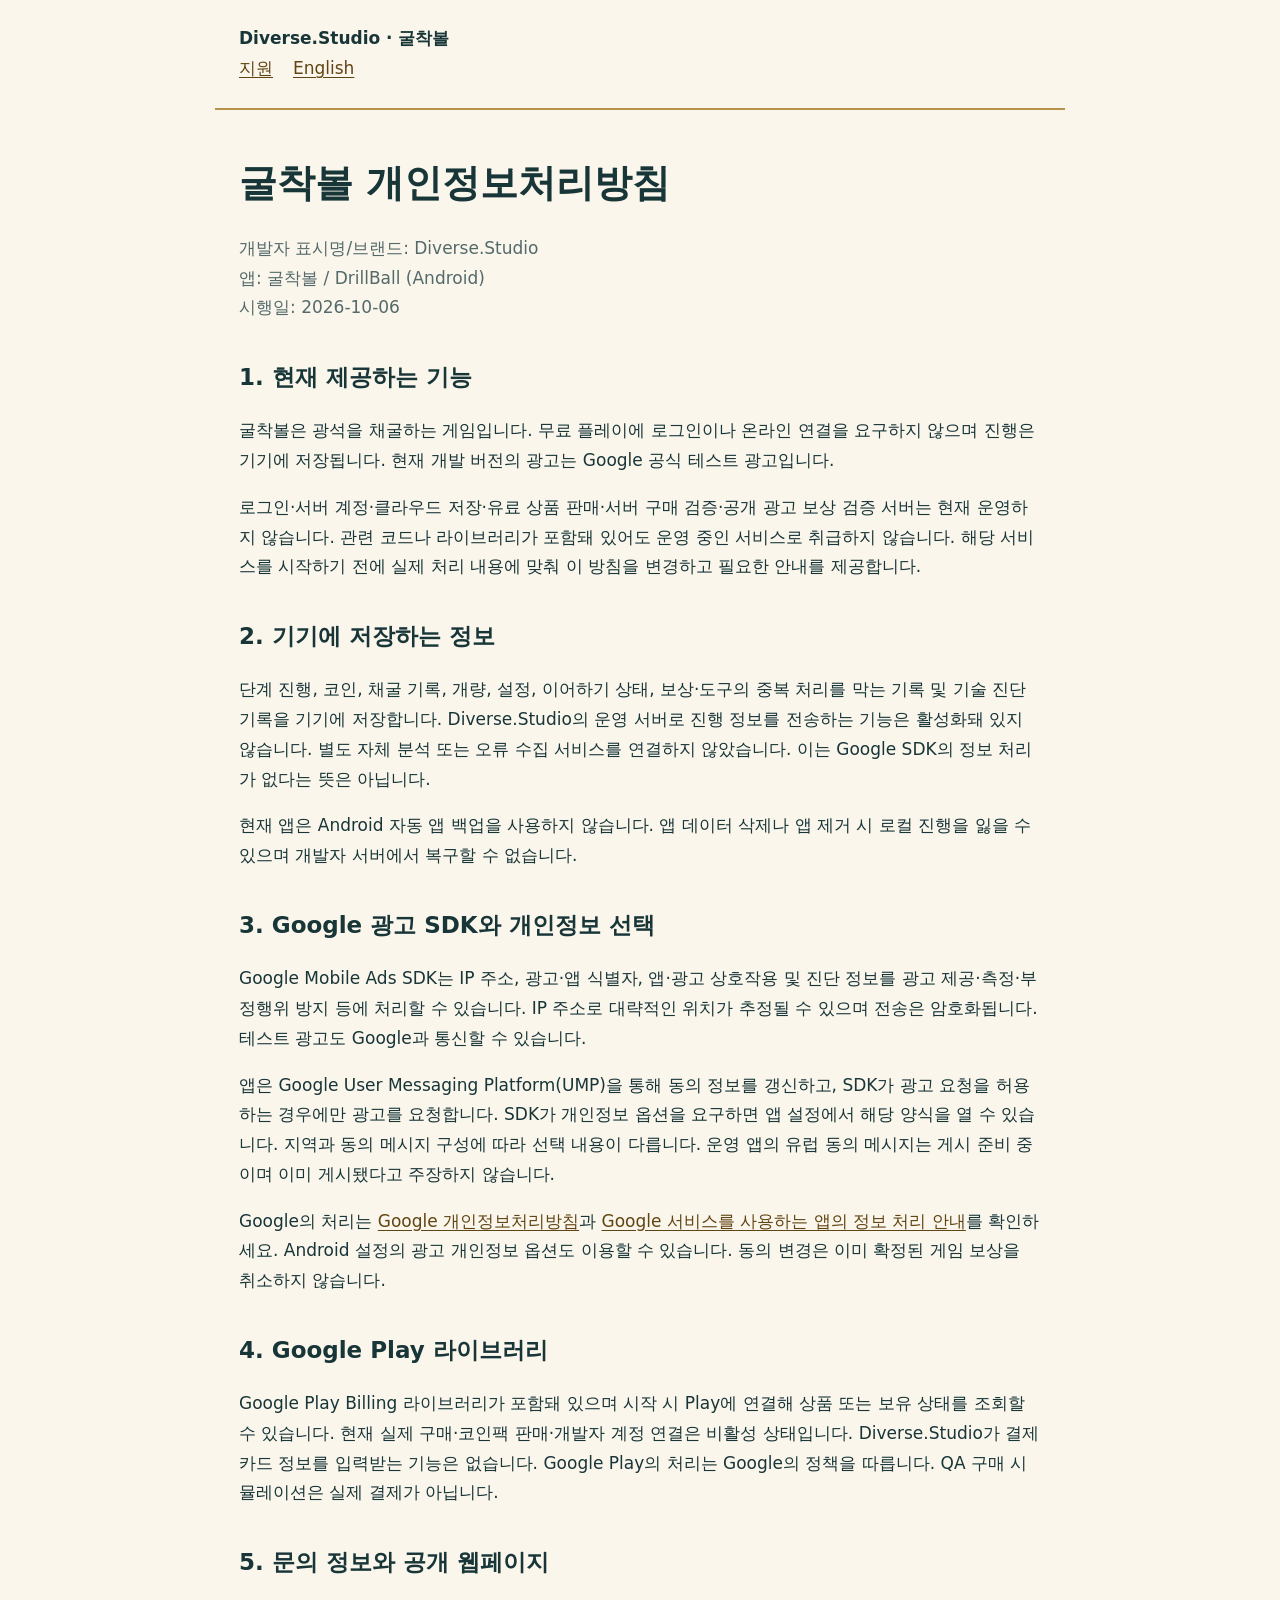
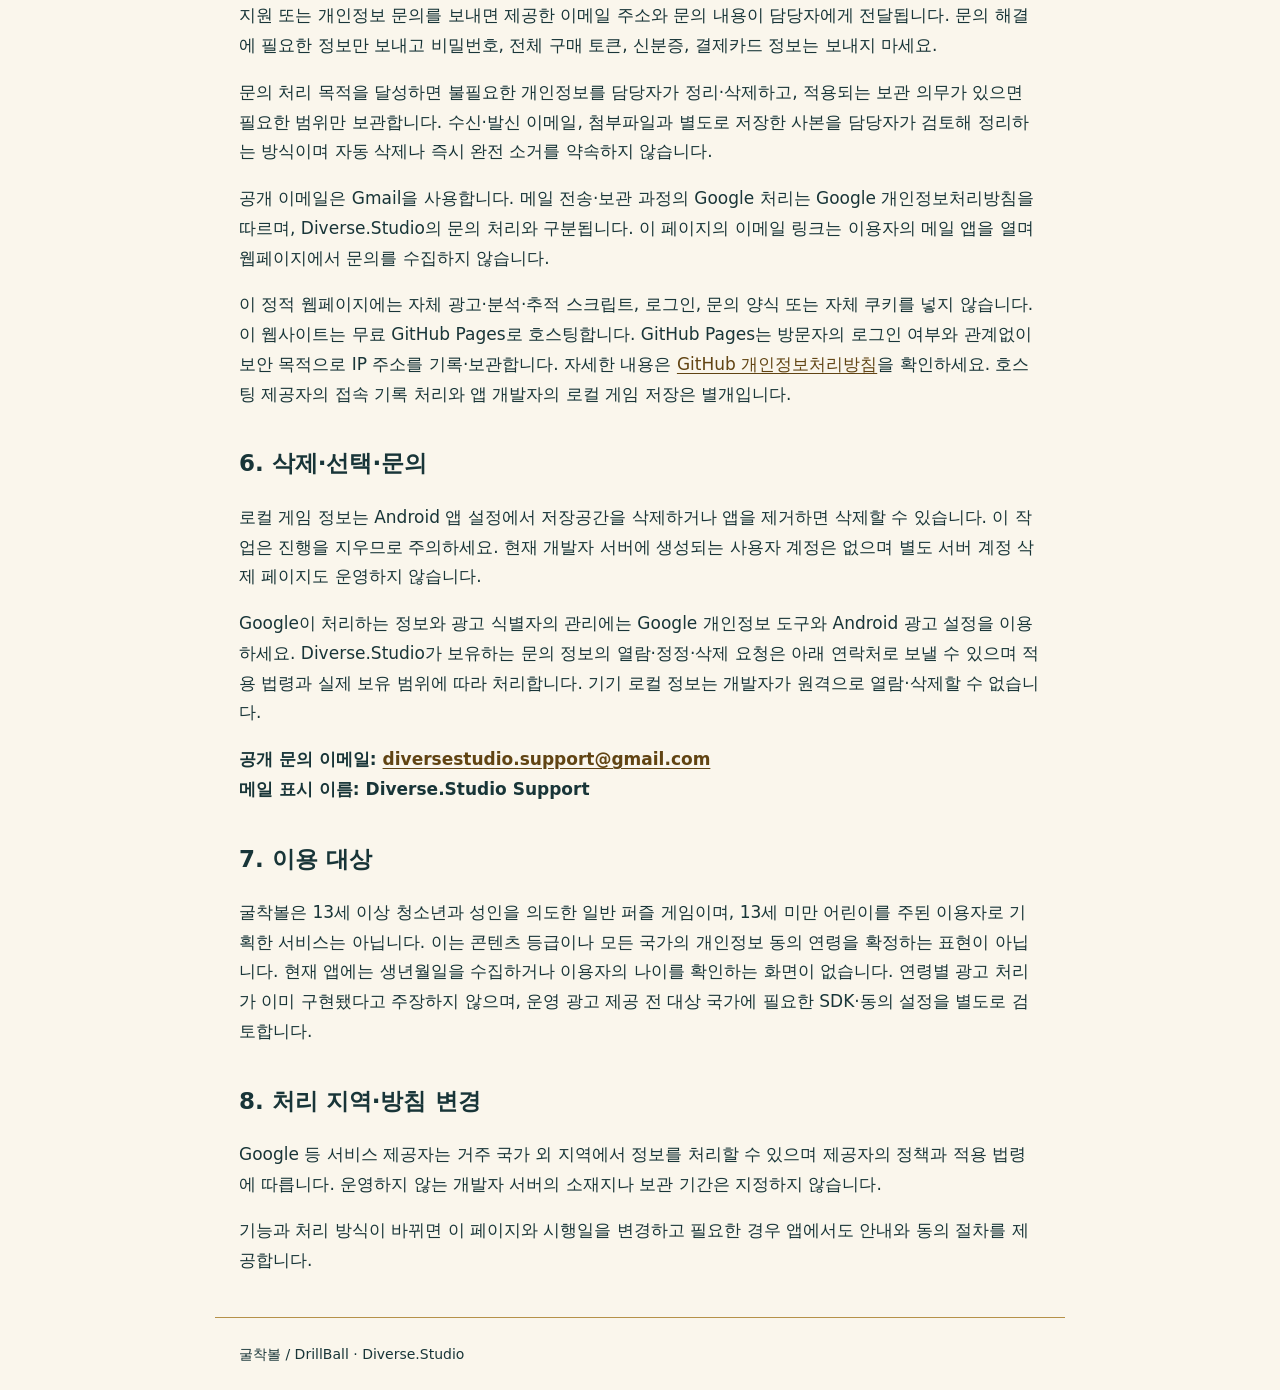
==== privacy-ko.html @ 2e50ca30 "Publish approved DrillBall support and bilingual privacy policy" ====
<!doctype html>
<html lang="ko"><head><meta charset="utf-8"><meta name="viewport" content="width=device-width,initial-scale=1"><title>굴착볼 개인정보처리방침 — Diverse.Studio</title><link rel="stylesheet" href="style.css"></head><body>
<header><strong>Diverse.Studio · 굴착볼</strong><nav aria-label="언어 및 지원"><a href="index.html">지원</a><a href="privacy-en.html" lang="en">English</a></nav></header>
<main><h1>굴착볼 개인정보처리방침</h1><p class="meta">개발자 표시명/브랜드: Diverse.Studio<br>앱: 굴착볼 / DrillBall (Android)<br>시행일: 2026-10-06</p>
<h2>1. 현재 제공하는 기능</h2><p>굴착볼은 광석을 채굴하는 게임입니다. 무료 플레이에 로그인이나 온라인 연결을 요구하지 않으며 진행은 기기에 저장됩니다. 현재 개발 버전의 광고는 Google 공식 테스트 광고입니다.</p><p>로그인·서버 계정·클라우드 저장·유료 상품 판매·서버 구매 검증·공개 광고 보상 검증 서버는 현재 운영하지 않습니다. 관련 코드나 라이브러리가 포함돼 있어도 운영 중인 서비스로 취급하지 않습니다. 해당 서비스를 시작하기 전에 실제 처리 내용에 맞춰 이 방침을 변경하고 필요한 안내를 제공합니다.</p>
<h2>2. 기기에 저장하는 정보</h2><p>단계 진행, 코인, 채굴 기록, 개량, 설정, 이어하기 상태, 보상·도구의 중복 처리를 막는 기록 및 기술 진단 기록을 기기에 저장합니다. Diverse.Studio의 운영 서버로 진행 정보를 전송하는 기능은 활성화돼 있지 않습니다. 별도 자체 분석 또는 오류 수집 서비스를 연결하지 않았습니다. 이는 Google SDK의 정보 처리가 없다는 뜻은 아닙니다.</p><p>현재 앱은 Android 자동 앱 백업을 사용하지 않습니다. 앱 데이터 삭제나 앱 제거 시 로컬 진행을 잃을 수 있으며 개발자 서버에서 복구할 수 없습니다.</p>
<h2>3. Google 광고 SDK와 개인정보 선택</h2><p>Google Mobile Ads SDK는 IP 주소, 광고·앱 식별자, 앱·광고 상호작용 및 진단 정보를 광고 제공·측정·부정행위 방지 등에 처리할 수 있습니다. IP 주소로 대략적인 위치가 추정될 수 있으며 전송은 암호화됩니다. 테스트 광고도 Google과 통신할 수 있습니다.</p><p>앱은 Google User Messaging Platform(UMP)을 통해 동의 정보를 갱신하고, SDK가 광고 요청을 허용하는 경우에만 광고를 요청합니다. SDK가 개인정보 옵션을 요구하면 앱 설정에서 해당 양식을 열 수 있습니다. 지역과 동의 메시지 구성에 따라 선택 내용이 다릅니다. 운영 앱의 유럽 동의 메시지는 게시 준비 중이며 이미 게시됐다고 주장하지 않습니다.</p><p>Google의 처리는 <a href="https://policies.google.com/privacy">Google 개인정보처리방침</a>과 <a href="https://policies.google.com/technologies/partner-sites">Google 서비스를 사용하는 앱의 정보 처리 안내</a>를 확인하세요. Android 설정의 광고 개인정보 옵션도 이용할 수 있습니다. 동의 변경은 이미 확정된 게임 보상을 취소하지 않습니다.</p>
<h2>4. Google Play 라이브러리</h2><p>Google Play Billing 라이브러리가 포함돼 있으며 시작 시 Play에 연결해 상품 또는 보유 상태를 조회할 수 있습니다. 현재 실제 구매·코인팩 판매·개발자 계정 연결은 비활성 상태입니다. Diverse.Studio가 결제카드 정보를 입력받는 기능은 없습니다. Google Play의 처리는 Google의 정책을 따릅니다. QA 구매 시뮬레이션은 실제 결제가 아닙니다.</p>
<h2>5. 문의 정보와 공개 웹페이지</h2><p>지원 또는 개인정보 문의를 보내면 제공한 이메일 주소와 문의 내용이 담당자에게 전달됩니다. 문의 해결에 필요한 정보만 보내고 비밀번호, 전체 구매 토큰, 신분증, 결제카드 정보는 보내지 마세요.</p><p>문의 처리 목적을 달성하면 불필요한 개인정보를 담당자가 정리·삭제하고, 적용되는 보관 의무가 있으면 필요한 범위만 보관합니다. 수신·발신 이메일, 첨부파일과 별도로 저장한 사본을 담당자가 검토해 정리하는 방식이며 자동 삭제나 즉시 완전 소거를 약속하지 않습니다.</p><p>공개 이메일은 Gmail을 사용합니다. 메일 전송·보관 과정의 Google 처리는 Google 개인정보처리방침을 따르며, Diverse.Studio의 문의 처리와 구분됩니다. 이 페이지의 이메일 링크는 이용자의 메일 앱을 열며 웹페이지에서 문의를 수집하지 않습니다.</p><p>이 정적 웹페이지에는 자체 광고·분석·추적 스크립트, 로그인, 문의 양식 또는 자체 쿠키를 넣지 않습니다. 이 웹사이트는 무료 GitHub Pages로 호스팅합니다. GitHub Pages는 방문자의 로그인 여부와 관계없이 보안 목적으로 IP 주소를 기록·보관합니다. 자세한 내용은 <a href="https://docs.github.com/en/site-policy/privacy-policies/github-general-privacy-statement">GitHub 개인정보처리방침</a>을 확인하세요. 호스팅 제공자의 접속 기록 처리와 앱 개발자의 로컬 게임 저장은 별개입니다.</p>
<h2>6. 삭제·선택·문의</h2><p>로컬 게임 정보는 Android 앱 설정에서 저장공간을 삭제하거나 앱을 제거하면 삭제할 수 있습니다. 이 작업은 진행을 지우므로 주의하세요. 현재 개발자 서버에 생성되는 사용자 계정은 없으며 별도 서버 계정 삭제 페이지도 운영하지 않습니다.</p><p>Google이 처리하는 정보와 광고 식별자의 관리에는 Google 개인정보 도구와 Android 광고 설정을 이용하세요. Diverse.Studio가 보유하는 문의 정보의 열람·정정·삭제 요청은 아래 연락처로 보낼 수 있으며 적용 법령과 실제 보유 범위에 따라 처리합니다. 기기 로컬 정보는 개발자가 원격으로 열람·삭제할 수 없습니다.</p><p><strong>공개 문의 이메일: <a href="mailto:diversestudio.support@gmail.com">diversestudio.support@gmail.com</a><br>메일 표시 이름: Diverse.Studio Support</strong></p>
<h2>7. 이용 대상</h2><p>굴착볼은 13세 이상 청소년과 성인을 의도한 일반 퍼즐 게임이며, 13세 미만 어린이를 주된 이용자로 기획한 서비스는 아닙니다. 이는 콘텐츠 등급이나 모든 국가의 개인정보 동의 연령을 확정하는 표현이 아닙니다. 현재 앱에는 생년월일을 수집하거나 이용자의 나이를 확인하는 화면이 없습니다. 연령별 광고 처리가 이미 구현됐다고 주장하지 않으며, 운영 광고 제공 전 대상 국가에 필요한 SDK·동의 설정을 별도로 검토합니다.</p>
<h2>8. 처리 지역·방침 변경</h2><p>Google 등 서비스 제공자는 거주 국가 외 지역에서 정보를 처리할 수 있으며 제공자의 정책과 적용 법령에 따릅니다. 운영하지 않는 개발자 서버의 소재지나 보관 기간은 지정하지 않습니다.</p><p>기능과 처리 방식이 바뀌면 이 페이지와 시행일을 변경하고 필요한 경우 앱에서도 안내와 동의 절차를 제공합니다.</p>
</main><footer>굴착볼 / DrillBall · Diverse.Studio</footer></body></html>
---- style.css ----
:root{color-scheme:light}*{box-sizing:border-box}body{margin:0;background:#faf6ec;color:#183538;font:17px/1.75 system-ui,-apple-system,'Segoe UI',sans-serif}header,main,footer{max-width:850px;margin:auto;padding:24px}header{border-bottom:2px solid #b59149}a{color:#614413;text-underline-offset:3px}h1{font-size:clamp(26px,5vw,38px);line-height:1.3}h2{font-size:23px;margin-top:34px}p,li{overflow-wrap:anywhere}nav{display:flex;flex-wrap:wrap;gap:20px}.meta{color:#54696a}footer{border-top:1px solid #b59149;font-size:14px}a:focus-visible{outline:3px solid #216877;outline-offset:4px}@media(max-width:480px){header,main,footer{padding:20px}body{font-size:16px}}
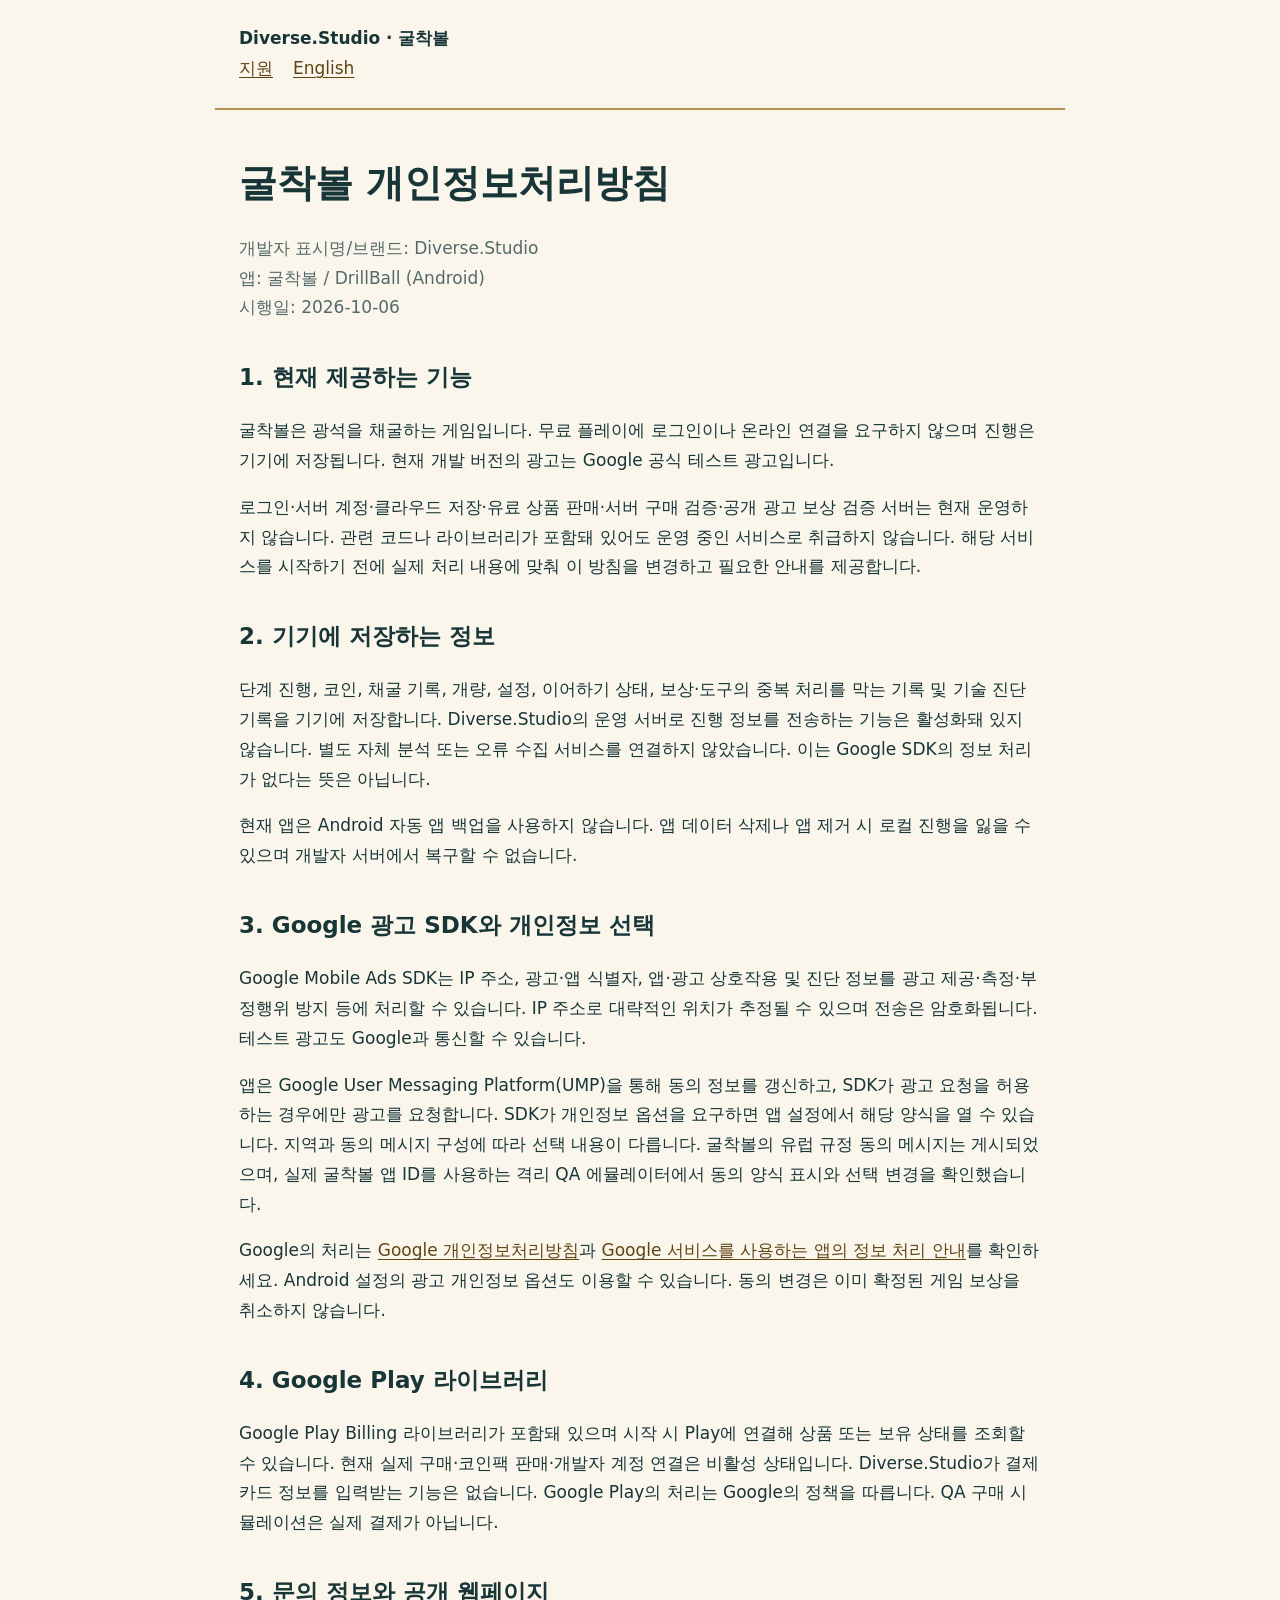
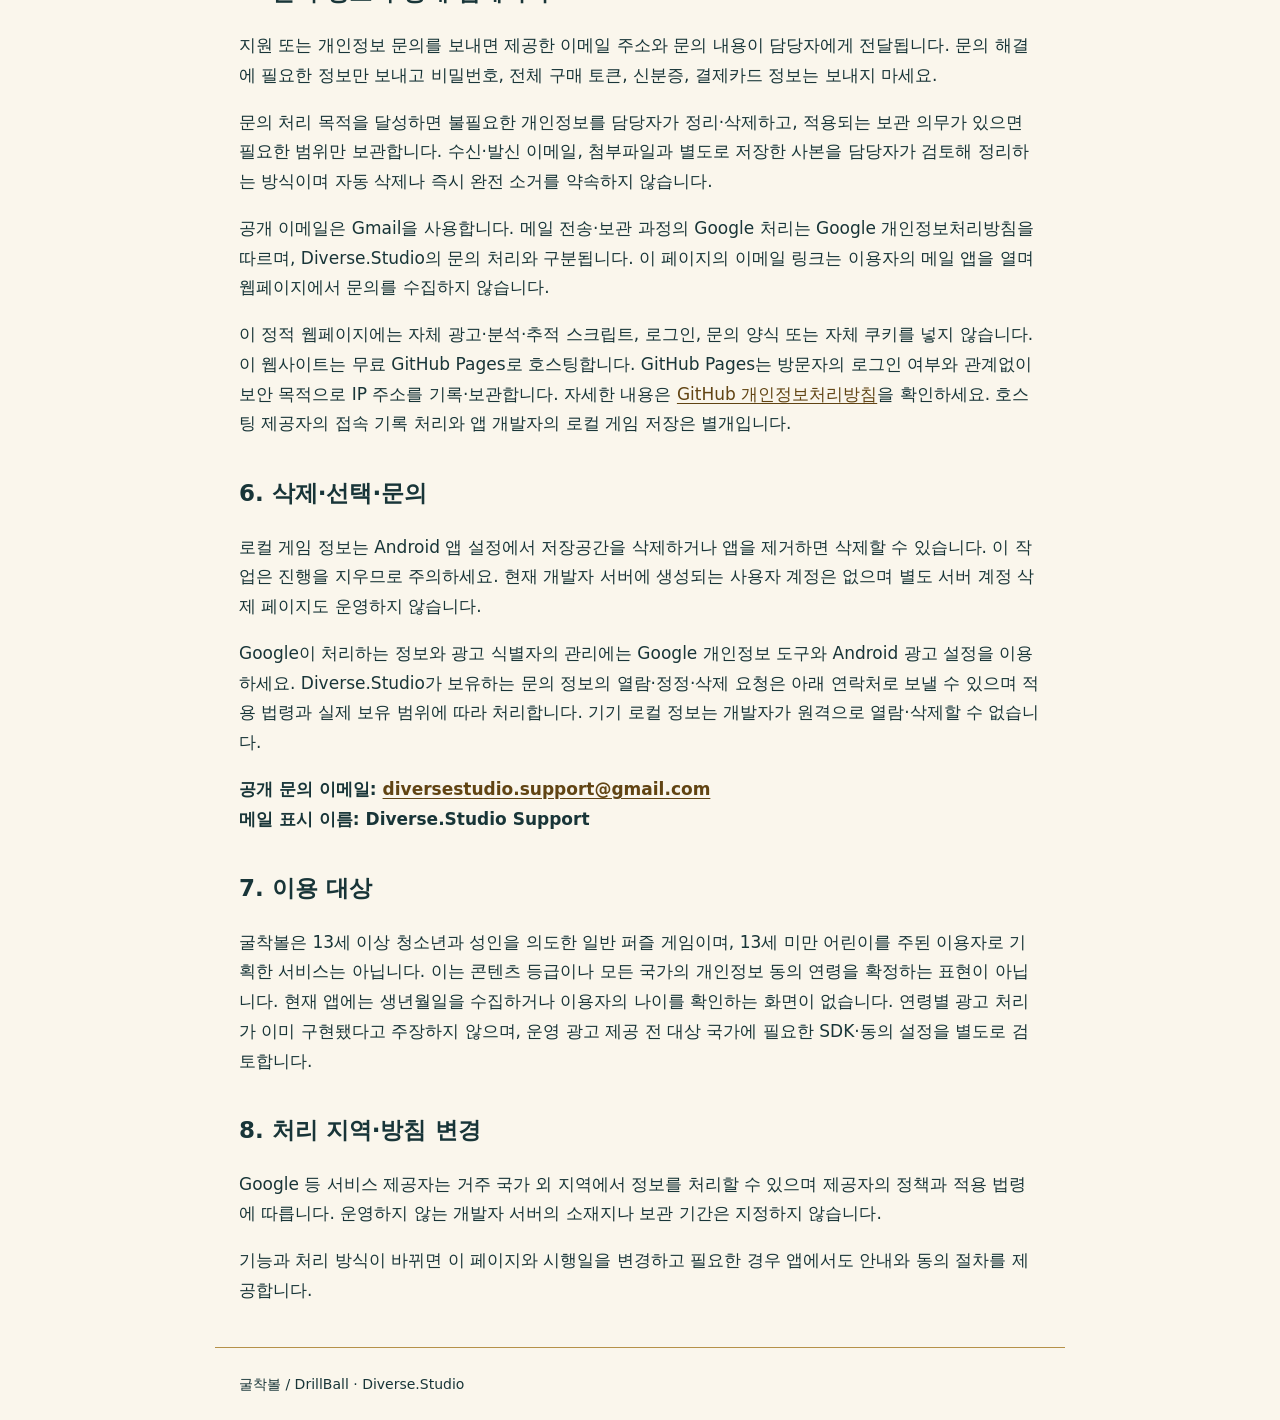
==== commit 9ddeb216: "Update published EU consent status in Korean and English policies" ====
--- a/privacy-ko.html
+++ b/privacy-ko.html
@@ -4,7 +4,7 @@
 <main><h1>굴착볼 개인정보처리방침</h1><p class="meta">개발자 표시명/브랜드: Diverse.Studio<br>앱: 굴착볼 / DrillBall (Android)<br>시행일: 2026-10-06</p>
 <h2>1. 현재 제공하는 기능</h2><p>굴착볼은 광석을 채굴하는 게임입니다. 무료 플레이에 로그인이나 온라인 연결을 요구하지 않으며 진행은 기기에 저장됩니다. 현재 개발 버전의 광고는 Google 공식 테스트 광고입니다.</p><p>로그인·서버 계정·클라우드 저장·유료 상품 판매·서버 구매 검증·공개 광고 보상 검증 서버는 현재 운영하지 않습니다. 관련 코드나 라이브러리가 포함돼 있어도 운영 중인 서비스로 취급하지 않습니다. 해당 서비스를 시작하기 전에 실제 처리 내용에 맞춰 이 방침을 변경하고 필요한 안내를 제공합니다.</p>
 <h2>2. 기기에 저장하는 정보</h2><p>단계 진행, 코인, 채굴 기록, 개량, 설정, 이어하기 상태, 보상·도구의 중복 처리를 막는 기록 및 기술 진단 기록을 기기에 저장합니다. Diverse.Studio의 운영 서버로 진행 정보를 전송하는 기능은 활성화돼 있지 않습니다. 별도 자체 분석 또는 오류 수집 서비스를 연결하지 않았습니다. 이는 Google SDK의 정보 처리가 없다는 뜻은 아닙니다.</p><p>현재 앱은 Android 자동 앱 백업을 사용하지 않습니다. 앱 데이터 삭제나 앱 제거 시 로컬 진행을 잃을 수 있으며 개발자 서버에서 복구할 수 없습니다.</p>
-<h2>3. Google 광고 SDK와 개인정보 선택</h2><p>Google Mobile Ads SDK는 IP 주소, 광고·앱 식별자, 앱·광고 상호작용 및 진단 정보를 광고 제공·측정·부정행위 방지 등에 처리할 수 있습니다. IP 주소로 대략적인 위치가 추정될 수 있으며 전송은 암호화됩니다. 테스트 광고도 Google과 통신할 수 있습니다.</p><p>앱은 Google User Messaging Platform(UMP)을 통해 동의 정보를 갱신하고, SDK가 광고 요청을 허용하는 경우에만 광고를 요청합니다. SDK가 개인정보 옵션을 요구하면 앱 설정에서 해당 양식을 열 수 있습니다. 지역과 동의 메시지 구성에 따라 선택 내용이 다릅니다. 운영 앱의 유럽 동의 메시지는 게시 준비 중이며 이미 게시됐다고 주장하지 않습니다.</p><p>Google의 처리는 <a href="https://policies.google.com/privacy">Google 개인정보처리방침</a>과 <a href="https://policies.google.com/technologies/partner-sites">Google 서비스를 사용하는 앱의 정보 처리 안내</a>를 확인하세요. Android 설정의 광고 개인정보 옵션도 이용할 수 있습니다. 동의 변경은 이미 확정된 게임 보상을 취소하지 않습니다.</p>
+<h2>3. Google 광고 SDK와 개인정보 선택</h2><p>Google Mobile Ads SDK는 IP 주소, 광고·앱 식별자, 앱·광고 상호작용 및 진단 정보를 광고 제공·측정·부정행위 방지 등에 처리할 수 있습니다. IP 주소로 대략적인 위치가 추정될 수 있으며 전송은 암호화됩니다. 테스트 광고도 Google과 통신할 수 있습니다.</p><p>앱은 Google User Messaging Platform(UMP)을 통해 동의 정보를 갱신하고, SDK가 광고 요청을 허용하는 경우에만 광고를 요청합니다. SDK가 개인정보 옵션을 요구하면 앱 설정에서 해당 양식을 열 수 있습니다. 지역과 동의 메시지 구성에 따라 선택 내용이 다릅니다. 굴착볼의 유럽 규정 동의 메시지는 게시되었으며, 실제 굴착볼 앱 ID를 사용하는 격리 QA 에뮬레이터에서 동의 양식 표시와 선택 변경을 확인했습니다.</p><p>Google의 처리는 <a href="https://policies.google.com/privacy">Google 개인정보처리방침</a>과 <a href="https://policies.google.com/technologies/partner-sites">Google 서비스를 사용하는 앱의 정보 처리 안내</a>를 확인하세요. Android 설정의 광고 개인정보 옵션도 이용할 수 있습니다. 동의 변경은 이미 확정된 게임 보상을 취소하지 않습니다.</p>
 <h2>4. Google Play 라이브러리</h2><p>Google Play Billing 라이브러리가 포함돼 있으며 시작 시 Play에 연결해 상품 또는 보유 상태를 조회할 수 있습니다. 현재 실제 구매·코인팩 판매·개발자 계정 연결은 비활성 상태입니다. Diverse.Studio가 결제카드 정보를 입력받는 기능은 없습니다. Google Play의 처리는 Google의 정책을 따릅니다. QA 구매 시뮬레이션은 실제 결제가 아닙니다.</p>
 <h2>5. 문의 정보와 공개 웹페이지</h2><p>지원 또는 개인정보 문의를 보내면 제공한 이메일 주소와 문의 내용이 담당자에게 전달됩니다. 문의 해결에 필요한 정보만 보내고 비밀번호, 전체 구매 토큰, 신분증, 결제카드 정보는 보내지 마세요.</p><p>문의 처리 목적을 달성하면 불필요한 개인정보를 담당자가 정리·삭제하고, 적용되는 보관 의무가 있으면 필요한 범위만 보관합니다. 수신·발신 이메일, 첨부파일과 별도로 저장한 사본을 담당자가 검토해 정리하는 방식이며 자동 삭제나 즉시 완전 소거를 약속하지 않습니다.</p><p>공개 이메일은 Gmail을 사용합니다. 메일 전송·보관 과정의 Google 처리는 Google 개인정보처리방침을 따르며, Diverse.Studio의 문의 처리와 구분됩니다. 이 페이지의 이메일 링크는 이용자의 메일 앱을 열며 웹페이지에서 문의를 수집하지 않습니다.</p><p>이 정적 웹페이지에는 자체 광고·분석·추적 스크립트, 로그인, 문의 양식 또는 자체 쿠키를 넣지 않습니다. 이 웹사이트는 무료 GitHub Pages로 호스팅합니다. GitHub Pages는 방문자의 로그인 여부와 관계없이 보안 목적으로 IP 주소를 기록·보관합니다. 자세한 내용은 <a href="https://docs.github.com/en/site-policy/privacy-policies/github-general-privacy-statement">GitHub 개인정보처리방침</a>을 확인하세요. 호스팅 제공자의 접속 기록 처리와 앱 개발자의 로컬 게임 저장은 별개입니다.</p>
 <h2>6. 삭제·선택·문의</h2><p>로컬 게임 정보는 Android 앱 설정에서 저장공간을 삭제하거나 앱을 제거하면 삭제할 수 있습니다. 이 작업은 진행을 지우므로 주의하세요. 현재 개발자 서버에 생성되는 사용자 계정은 없으며 별도 서버 계정 삭제 페이지도 운영하지 않습니다.</p><p>Google이 처리하는 정보와 광고 식별자의 관리에는 Google 개인정보 도구와 Android 광고 설정을 이용하세요. Diverse.Studio가 보유하는 문의 정보의 열람·정정·삭제 요청은 아래 연락처로 보낼 수 있으며 적용 법령과 실제 보유 범위에 따라 처리합니다. 기기 로컬 정보는 개발자가 원격으로 열람·삭제할 수 없습니다.</p><p><strong>공개 문의 이메일: <a href="mailto:diversestudio.support@gmail.com">diversestudio.support@gmail.com</a><br>메일 표시 이름: Diverse.Studio Support</strong></p>
